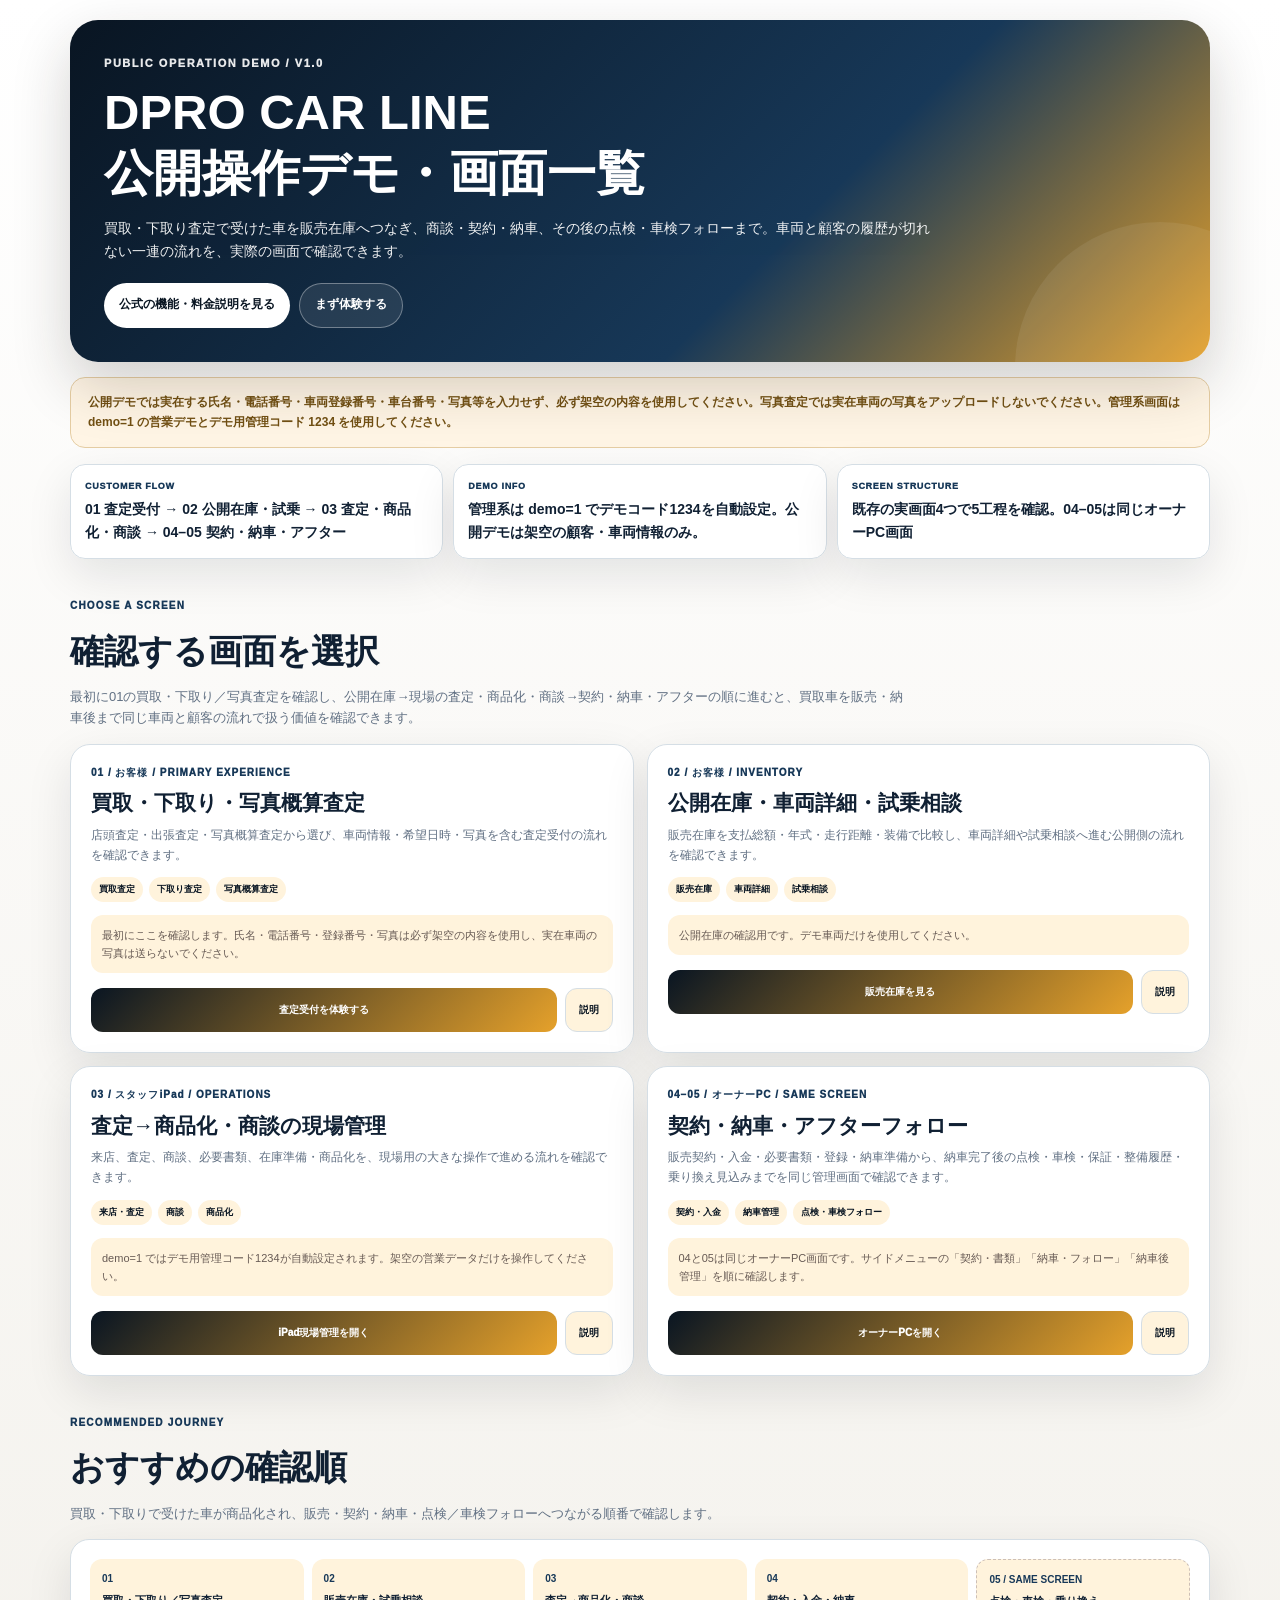
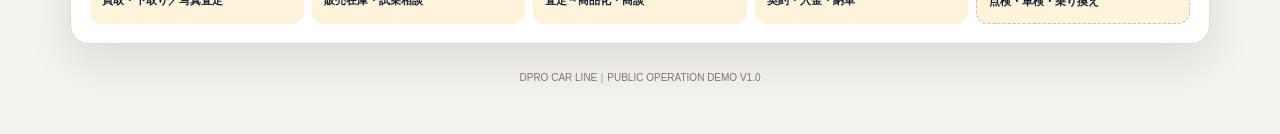
==== demo-guide.html @ bbb5b905 "Add files via upload" ====
<!doctype html>
<!-- DPRO LIVE DEMO COMMON TEMPLATE V1.0 LOCK / CONFIGURABLE TEMPLATE -->
<html lang="ja">
<head>
<meta charset="utf-8">
<meta name="viewport" content="width=device-width,initial-scale=1,viewport-fit=cover">
<meta name="robots" content="noindex,nofollow,noarchive">
<title id="pageTitle">DPRO 公開操作デモ・画面一覧</title>
<style>
:root{
  --bg:#f4f2ed;--card:#fff;--ink:#102033;--muted:#617083;--line:#d5dee5;
  --brand:#173858;--deep:#091522;--brand2:#e5a12b;--soft:#fff3dc;
  --shadow:0 16px 46px rgba(9,21,34,.10)
}
*{box-sizing:border-box}
html{background:var(--bg);scroll-behavior:smooth}
body{margin:0;min-height:100vh;color:var(--ink);font-family:-apple-system,BlinkMacSystemFont,"Segoe UI","Noto Sans JP","Yu Gothic UI",Meiryo,sans-serif;line-height:1.65;background:linear-gradient(180deg,#fff 0%,var(--bg) 100%)}
a{color:inherit}.page{width:min(1140px,calc(100% - 24px));margin:0 auto;padding:20px 0 48px}
.hero{position:relative;overflow:hidden;padding:34px;border-radius:28px;color:#fff;background:linear-gradient(135deg,var(--deep),var(--brand) 63%,var(--brand2));box-shadow:0 23px 58px rgba(35,30,27,.20)}
.hero:after{content:"";position:absolute;right:-95px;bottom:-150px;width:290px;height:290px;border-radius:50%;background:rgba(255,255,255,.07)}
.kicker{position:relative;z-index:1;font-size:11px;font-weight:1000;letter-spacing:.14em;opacity:.9}
.hero h1{position:relative;z-index:1;margin:10px 0 0;font-size:clamp(28px,5vw,49px);line-height:1.24}
.hero p{position:relative;z-index:1;max-width:830px;margin:13px 0 0;font-size:14px;opacity:.93}
.hero-actions{position:relative;z-index:1;display:flex;gap:9px;flex-wrap:wrap;margin-top:20px}
.button{min-height:45px;display:inline-flex;align-items:center;justify-content:center;padding:9px 15px;border-radius:999px;text-decoration:none;font-size:12px;font-weight:950}
.button-light{color:var(--deep);background:#fff}.button-ghost{color:#fff;border:1px solid rgba(255,255,255,.35);background:rgba(255,255,255,.09)}
.notice{margin-top:15px;padding:15px 17px;border:1px solid #e5cda3;border-radius:15px;background:#fff5e5;color:#725013;font-size:12px;font-weight:760}
.demo-info{margin-top:16px;display:grid;grid-template-columns:repeat(3,minmax(0,1fr));gap:10px}
.demo-info>div{padding:14px;border:1px solid var(--line);border-radius:15px;background:rgba(255,255,255,.96);box-shadow:var(--shadow)}
.demo-info small{display:block;color:var(--brand);font-size:9px;font-weight:1000;letter-spacing:.08em}.demo-info strong{display:block;margin-top:4px;font-size:14px}
.section-head{margin:32px 0 15px}.section-head small{color:var(--brand);font-size:10px;font-weight:1000;letter-spacing:.12em}.section-head h2{margin:5px 0 0;font-size:clamp(23px,4vw,34px)}.section-head p{max-width:840px;margin:7px 0 0;color:var(--muted);font-size:13px}
.grid{display:grid;grid-template-columns:repeat(2,minmax(0,1fr));gap:13px}
.card{min-width:0;padding:20px;border:1px solid var(--line);border-radius:20px;background:rgba(255,255,255,.98);box-shadow:var(--shadow)}
.card-number{color:var(--brand);font-size:10px;font-weight:1000;letter-spacing:.1em}.card h3{margin:7px 0 0;font-size:21px;line-height:1.4}.card p{margin:8px 0 0;color:var(--muted);font-size:12px}
.pills{display:flex;gap:6px;flex-wrap:wrap;margin-top:12px}.pills span{padding:5px 8px;border-radius:999px;background:var(--soft);color:var(--deep);font-size:9px;font-weight:900}
.card-note{margin-top:13px;padding:11px;border-radius:12px;background:var(--soft);color:#675a54;font-size:11px}.card-note b{color:var(--deep)}
.card-actions{display:grid;grid-template-columns:1fr auto;gap:8px;margin-top:15px}
.open,.official{min-height:44px;display:flex;align-items:center;justify-content:center;padding:9px 13px;border-radius:12px;text-decoration:none;font-size:10px;font-weight:950}
.open{color:#fff;background:linear-gradient(135deg,var(--deep),var(--brand2))}.official{color:var(--deep);border:1px solid var(--line);background:var(--soft)}
.flow{margin-top:14px;padding:19px;border:1px solid var(--line);border-radius:19px;background:#fff;box-shadow:var(--shadow)}
.flow-grid{display:grid;grid-template-columns:repeat(var(--flow-cols,5),minmax(0,1fr));gap:8px}
.flow-step{padding:12px;border-radius:12px;background:var(--soft)}.flow-step b{display:block;color:var(--brand);font-size:10px}.flow-step strong{display:block;margin-top:4px;font-size:11px}.flow-step.same{border:1px dashed #cdbfb6}
.footer{margin-top:26px;color:#82736c;font-size:10px;text-align:center}
@media(max-width:900px){.flow-grid{grid-template-columns:repeat(2,minmax(0,1fr))}}
@media(max-width:760px){.hero{padding:25px 20px}.demo-info,.grid,.flow-grid{grid-template-columns:1fr}}
@media(max-width:420px){.page{width:min(100% - 16px,1140px)}.card-actions{grid-template-columns:1fr}}
</style>
</head>
<body>
<main class="page">
<section class="hero">
  <div class="kicker">PUBLIC OPERATION DEMO / V1.0</div>
  <h1 id="heroTitle"></h1>
  <p id="heroCopy"></p>
  <div class="hero-actions">
    <a class="button button-light" id="officialLink">公式の機能・料金説明を見る</a>
    <a class="button button-ghost" id="primaryDemoLink">まず体験する</a>
  </div>
</section>

<div class="notice" id="notice"></div>

<section class="demo-info" id="quickInfo" aria-label="デモ利用情報"></section>

<div class="section-head">
  <small>CHOOSE A SCREEN</small>
  <h2>確認する画面を選択</h2>
  <p id="screenIntro"></p>
</div>

<section class="grid" id="screenGrid"></section>

<div class="section-head">
  <small>RECOMMENDED JOURNEY</small>
  <h2>おすすめの確認順</h2>
  <p id="journeyIntro"></p>
</div>
<section class="flow"><div class="flow-grid" id="flowGrid"></div></section>

<div class="footer" id="footer"></div>
</main>

<script>
/*
  DPRO LIVE DEMO COMMON TEMPLATE V1.0
  ------------------------------------------------------------
  変更してよいのは CONFIG の値とCSS変数のブランド色のみ。
  DOM骨格・セクション順・公開注意・CHOOSE A SCREEN・
  RECOMMENDED JOURNEYはCOMMON TEMPLATE V1.0 LOCK対象。
*/
const CONFIG = {
  "systemName": "DPRO CAR LINE",
  "pageTitle": "DPRO 中古車買取・販売｜公開操作デモ・画面一覧",
  "heroCopy": "買取・下取り査定で受けた車を販売在庫へつなぎ、商談・契約・納車、その後の点検・車検フォローまで。車両と顧客の履歴が切れない一連の流れを、実際の画面で確認できます。",
  "officialUrl": "https://dpromstk2000-lab.github.io/dpro-line-systems-site/lp-car.html",
  "primaryDemoUrl": "https://dpromstk2000-lab.github.io/dpro-used-car-line-liff/sell.html?demo=1",
  "notice": "公開デモでは実在する氏名・電話番号・車両登録番号・車台番号・写真等を入力せず、必ず架空の内容を使用してください。写真査定では実在車両の写真をアップロードしないでください。管理系画面は demo=1 の営業デモとデモ用管理コード 1234 を使用してください。",
  "screenIntro": "最初に01の買取・下取り／写真査定を確認し、公開在庫→現場の査定・商品化・商談→契約・納車・アフターの順に進むと、買取車を販売・納車後まで同じ車両と顧客の流れで扱う価値を確認できます。",
  "journeyIntro": "買取・下取りで受けた車が商品化され、販売・契約・納車・点検／車検フォローへつながる順番で確認します。",
  "adminCode": "1234",
  "quickInfo": [
    {
      "label": "CUSTOMER FLOW",
      "text": "01 査定受付 → 02 公開在庫・試乗 → 03 査定・商品化・商談 → 04–05 契約・納車・アフター"
    },
    {
      "label": "DEMO INFO",
      "text": "管理系は demo=1 でデモコード1234を自動設定。公開デモは架空の顧客・車両情報のみ。"
    },
    {
      "label": "SCREEN STRUCTURE",
      "text": "既存の実画面4つで5工程を確認。04–05は同じオーナーPC画面"
    }
  ],
  "screens": [
    {
      "step": "01 / お客様 / PRIMARY EXPERIENCE",
      "title": "買取・下取り・写真概算査定",
      "description": "店頭査定・出張査定・写真概算査定から選び、車両情報・希望日時・写真を含む査定受付の流れを確認できます。",
      "tags": [
        "買取査定",
        "下取り査定",
        "写真概算査定"
      ],
      "note": "最初にここを確認します。氏名・電話番号・登録番号・写真は必ず架空の内容を使用し、実在車両の写真は送らないでください。",
      "url": "https://dpromstk2000-lab.github.io/dpro-used-car-line-liff/sell.html?demo=1",
      "cta": "査定受付を体験する",
      "officialUrl": "https://dpromstk2000-lab.github.io/dpro-line-systems-site/lp-car.html"
    },
    {
      "step": "02 / お客様 / INVENTORY",
      "title": "公開在庫・車両詳細・試乗相談",
      "description": "販売在庫を支払総額・年式・走行距離・装備で比較し、車両詳細や試乗相談へ進む公開側の流れを確認できます。",
      "tags": [
        "販売在庫",
        "車両詳細",
        "試乗相談"
      ],
      "note": "公開在庫の確認用です。デモ車両だけを使用してください。",
      "url": "https://dpromstk2000-lab.github.io/dpro-used-car-line-liff/inventory.html?demo=1",
      "cta": "販売在庫を見る",
      "officialUrl": "https://dpromstk2000-lab.github.io/dpro-line-systems-site/lp-car.html"
    },
    {
      "step": "03 / スタッフiPad / OPERATIONS",
      "title": "査定→商品化・商談の現場管理",
      "description": "来店、査定、商談、必要書類、在庫準備・商品化を、現場用の大きな操作で進める流れを確認できます。",
      "tags": [
        "来店・査定",
        "商談",
        "商品化"
      ],
      "note": "demo=1 ではデモ用管理コード1234が自動設定されます。架空の営業データだけを操作してください。",
      "url": "https://dpromstk2000-lab.github.io/dpro-used-car-line-liff/owner-ipad.html?demo=1",
      "cta": "iPad現場管理を開く",
      "officialUrl": "https://dpromstk2000-lab.github.io/dpro-line-systems-site/lp-car.html"
    },
    {
      "step": "04–05 / オーナーPC / SAME SCREEN",
      "title": "契約・納車・アフターフォロー",
      "description": "販売契約・入金・必要書類・登録・納車準備から、納車完了後の点検・車検・保証・整備履歴・乗り換え見込みまでを同じ管理画面で確認できます。",
      "tags": [
        "契約・入金",
        "納車管理",
        "点検・車検フォロー"
      ],
      "note": "04と05は同じオーナーPC画面です。サイドメニューの「契約・書類」「納車・フォロー」「納車後管理」を順に確認します。",
      "url": "https://dpromstk2000-lab.github.io/dpro-used-car-line-liff/owner.html?demo=1",
      "cta": "オーナーPCを開く",
      "officialUrl": "https://dpromstk2000-lab.github.io/dpro-line-systems-site/lp-car.html"
    }
  ],
  "journey": [
    {
      "step": "01",
      "text": "買取・下取り／写真査定"
    },
    {
      "step": "02",
      "text": "販売在庫・試乗相談"
    },
    {
      "step": "03",
      "text": "査定→商品化・商談"
    },
    {
      "step": "04",
      "text": "契約・入金・納車"
    },
    {
      "step": "05",
      "text": "点検・車検・乗り換え",
      "sameScreen": true
    }
  ]
};

document.documentElement.style.setProperty("--flow-cols", String(Math.min(CONFIG.journey.length, 7)));
document.title = CONFIG.pageTitle;
document.getElementById("heroTitle").innerHTML = `${CONFIG.systemName}<br>公開操作デモ・画面一覧`;
document.getElementById("heroCopy").textContent = CONFIG.heroCopy;
document.getElementById("officialLink").href = CONFIG.officialUrl;
document.getElementById("primaryDemoLink").href = CONFIG.primaryDemoUrl;
document.getElementById("notice").textContent = CONFIG.notice;
document.getElementById("screenIntro").textContent = CONFIG.screenIntro;
document.getElementById("journeyIntro").textContent = CONFIG.journeyIntro;
document.getElementById("footer").textContent = `${CONFIG.systemName}｜PUBLIC OPERATION DEMO V1.0`;

document.getElementById("quickInfo").innerHTML = CONFIG.quickInfo.map(x =>
  `<div><small>${x.label}</small><strong>${x.text}</strong></div>`
).join("");

document.getElementById("screenGrid").innerHTML = CONFIG.screens.map(x => `
  <article class="card">
    <div class="card-number">${x.step}</div>
    <h3>${x.title}</h3>
    <p>${x.description}</p>
    <div class="pills">${x.tags.map(t => `<span>${t}</span>`).join("")}</div>
    <div class="card-note">${x.note}</div>
    <div class="card-actions">
      <a class="open" href="${x.url}">${x.cta}</a>
      <a class="official" href="${x.officialUrl}">説明</a>
    </div>
  </article>
`).join("");

document.getElementById("flowGrid").innerHTML = CONFIG.journey.map(x => `
  <div class="flow-step${x.sameScreen ? " same" : ""}">
    <b>${x.step}${x.sameScreen ? " / SAME SCREEN" : ""}</b>
    <strong>${x.text}</strong>
  </div>
`).join("");
</script>
</body>
</html>
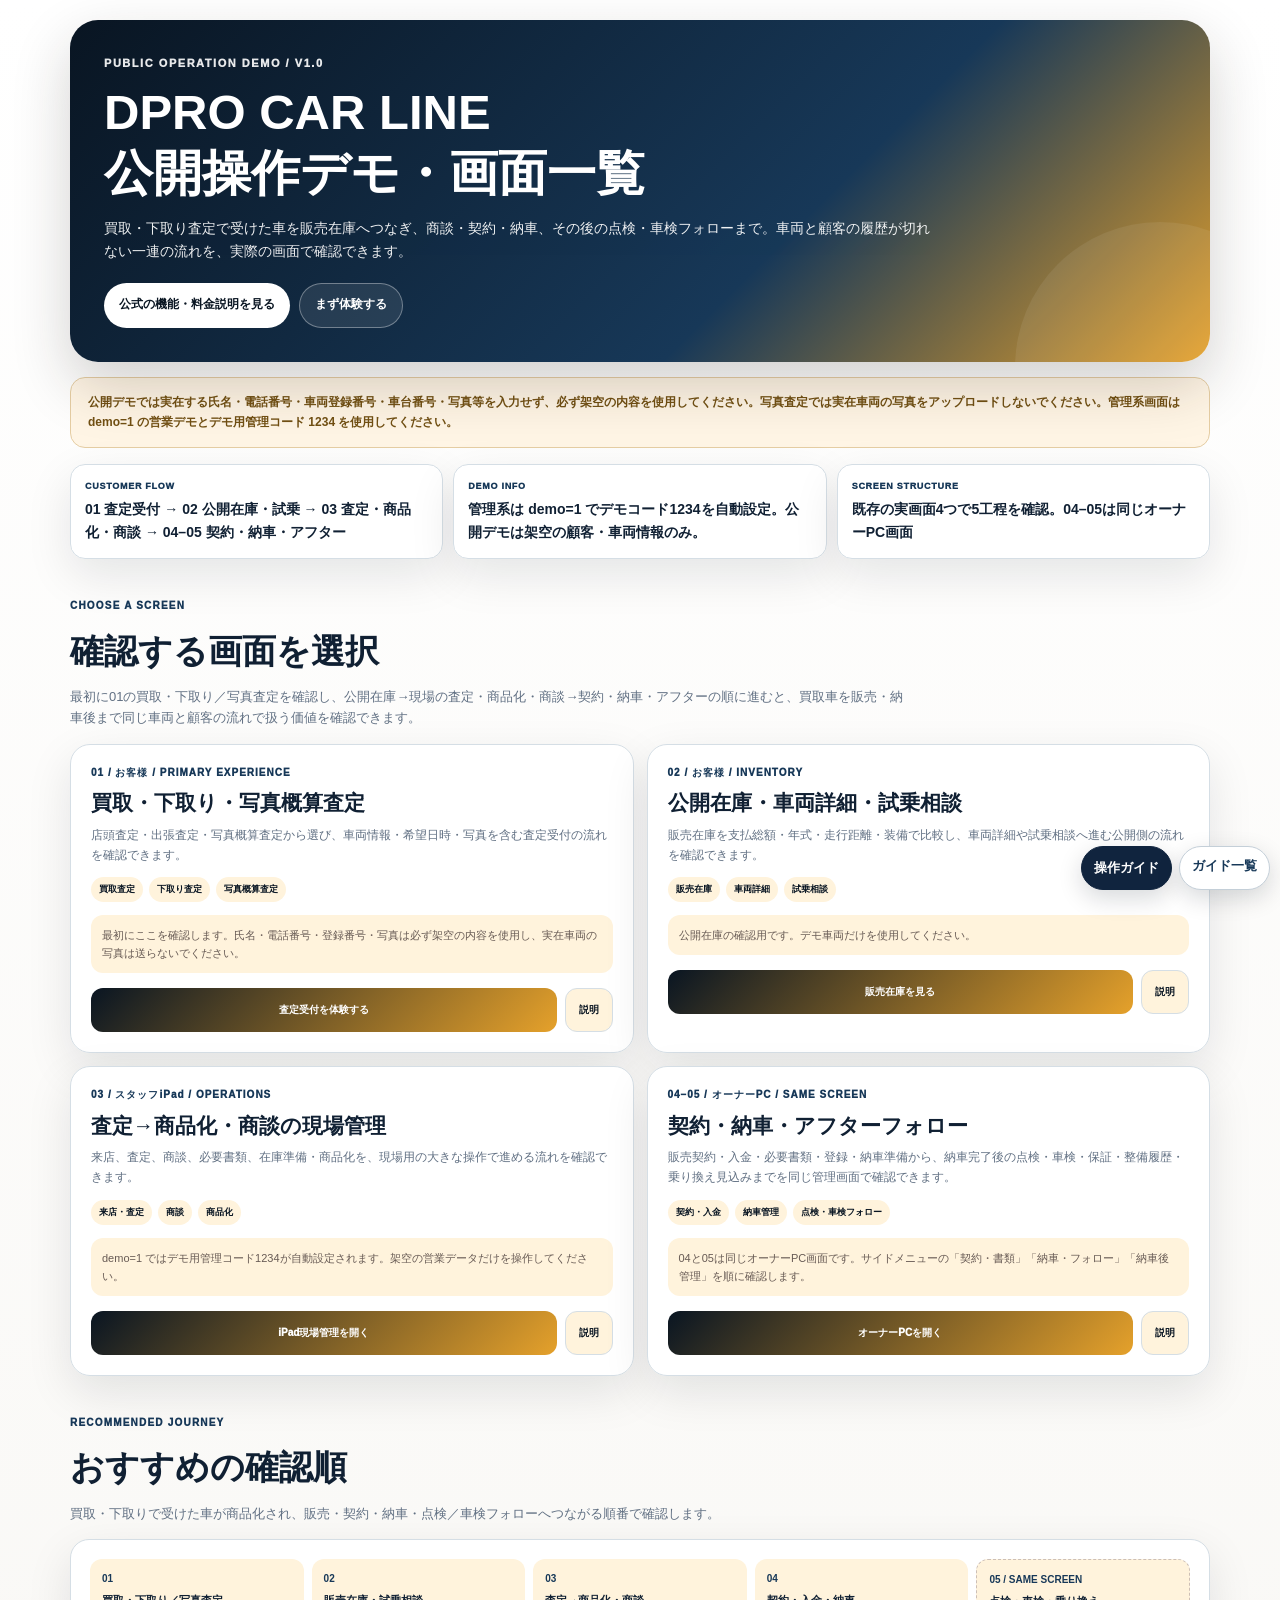
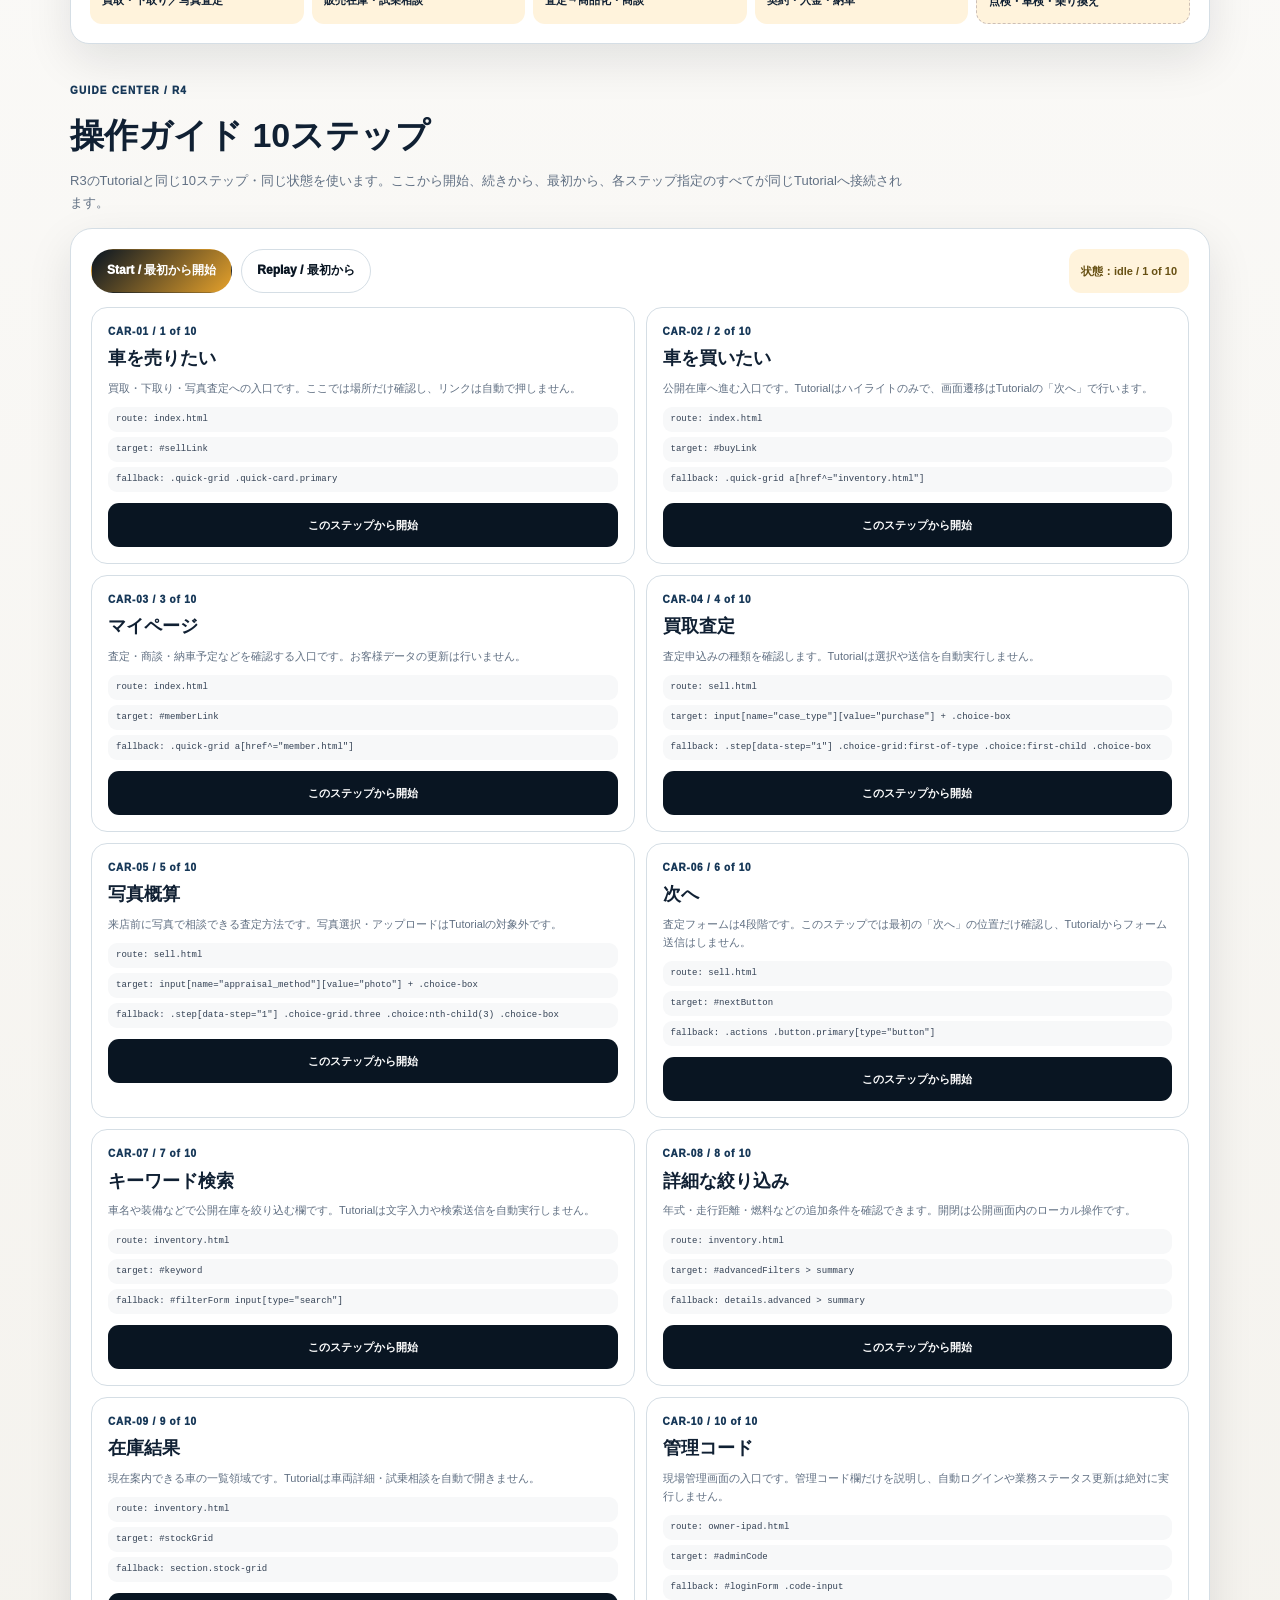
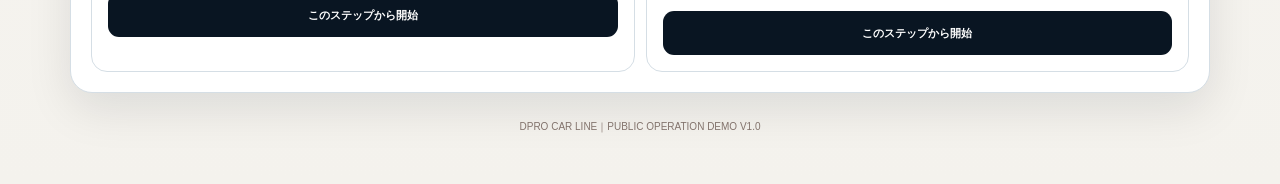
==== commit f365f90a: "Add files via upload" ====
--- a/demo-guide.html
+++ b/demo-guide.html
@@ -1,11 +1,13 @@
 <!doctype html>
 <!-- DPRO LIVE DEMO COMMON TEMPLATE V1.0 LOCK / CONFIGURABLE TEMPLATE -->
+<!-- DPRO CAR GUIDE CENTER / R4 V1.0 / 20260829 -->
 <html lang="ja">
 <head>
 <meta charset="utf-8">
 <meta name="viewport" content="width=device-width,initial-scale=1,viewport-fit=cover">
 <meta name="robots" content="noindex,nofollow,noarchive">
 <title id="pageTitle">DPRO 公開操作デモ・画面一覧</title>
+<link rel="stylesheet" href="tutorial.css" data-dpro-tutorial-asset="css">
 <style>
 :root{
   --bg:#f4f2ed;--card:#fff;--ink:#102033;--muted:#617083;--line:#d5dee5;
@@ -41,10 +43,29 @@
 .flow-grid{display:grid;grid-template-columns:repeat(var(--flow-cols,5),minmax(0,1fr));gap:8px}
 .flow-step{padding:12px;border-radius:12px;background:var(--soft)}.flow-step b{display:block;color:var(--brand);font-size:10px}.flow-step strong{display:block;margin-top:4px;font-size:11px}.flow-step.same{border:1px dashed #cdbfb6}
 .footer{margin-top:26px;color:#82736c;font-size:10px;text-align:center}
+
+/* R4 Guide Center */
+.guide-shell{margin-top:14px;padding:20px;border:1px solid var(--line);border-radius:22px;background:#fff;box-shadow:var(--shadow)}
+.guide-toolbar{display:flex;flex-wrap:wrap;gap:9px;align-items:center;margin-bottom:14px}
+.guide-action{min-height:44px;border:1px solid var(--line);border-radius:999px;padding:9px 15px;background:#fff;color:var(--deep);font:inherit;font-size:12px;font-weight:950;cursor:pointer}
+.guide-action.primary{border-color:transparent;color:#fff;background:linear-gradient(135deg,var(--deep),var(--brand2))}
+.guide-action[hidden]{display:none!important}
+.guide-status{margin-left:auto;min-height:44px;display:flex;align-items:center;padding:8px 12px;border-radius:12px;background:var(--soft);color:#675013;font-size:11px;font-weight:850}
+.guide-grid{display:grid;grid-template-columns:repeat(2,minmax(0,1fr));gap:11px}
+.guide-item{min-width:0;padding:16px;border:1px solid var(--line);border-radius:16px;background:#fff}
+.guide-item .guide-id{color:var(--brand);font-size:10px;font-weight:1000;letter-spacing:.08em}
+.guide-item h3{margin:6px 0 0;font-size:18px;line-height:1.4}
+.guide-item p{margin:7px 0 0;color:var(--muted);font-size:11px}
+.guide-meta{margin-top:10px;display:grid;gap:5px}
+.guide-meta code{display:block;max-width:100%;overflow-wrap:anywhere;padding:6px 8px;border-radius:9px;background:#f7f8f9;color:#334154;font-size:9px;line-height:1.45}
+.guide-open{width:100%;min-height:44px;margin-top:11px;border:0;border-radius:11px;background:var(--deep);color:#fff;font:inherit;font-size:11px;font-weight:950;cursor:pointer}
+.guide-action:focus-visible,.guide-open:focus-visible{outline:4px solid rgba(229,161,43,.48);outline-offset:3px}
+
 @media(max-width:900px){.flow-grid{grid-template-columns:repeat(2,minmax(0,1fr))}}
-@media(max-width:760px){.hero{padding:25px 20px}.demo-info,.grid,.flow-grid{grid-template-columns:1fr}}
-@media(max-width:420px){.page{width:min(100% - 16px,1140px)}.card-actions{grid-template-columns:1fr}}
+@media(max-width:760px){.hero{padding:25px 20px}.demo-info,.grid,.flow-grid,.guide-grid{grid-template-columns:1fr}.guide-status{width:100%;margin-left:0}}
+@media(max-width:420px){.page{width:min(100% - 16px,1140px)}.card-actions{grid-template-columns:1fr}.guide-shell{padding:14px}.guide-toolbar{display:grid;grid-template-columns:1fr}.guide-action{width:100%}}
 </style>
+<script src="tutorial.js" defer data-dpro-tutorial-asset="js"></script>
 </head>
 <body>
 <main class="page">
@@ -77,6 +98,21 @@
 </div>
 <section class="flow"><div class="flow-grid" id="flowGrid"></div></section>
 
+<div class="section-head">
+  <small>GUIDE CENTER / R4</small>
+  <h2>操作ガイド 10ステップ</h2>
+  <p>R3のTutorialと同じ10ステップ・同じ状態を使います。ここから開始、続きから、最初から、各ステップ指定のすべてが同じTutorialへ接続されます。</p>
+</div>
+<section class="guide-shell" id="guideCenter" aria-label="DPRO CAR Guide Center">
+  <div class="guide-toolbar" id="guideToolbar">
+    <button class="guide-action primary" type="button" data-guide-action="start">Start / 最初から開始</button>
+    <button class="guide-action" type="button" data-guide-action="resume" hidden>Resume / 続きから</button>
+    <button class="guide-action" type="button" data-guide-action="replay">Replay / 最初から</button>
+    <div class="guide-status" id="guideStatus" role="status" aria-live="polite">Tutorialを読み込み中…</div>
+  </div>
+  <div class="guide-grid" id="guideGrid"></div>
+</section>
+
 <div class="footer" id="footer"></div>
 </main>
 
@@ -84,9 +120,8 @@
 /*
   DPRO LIVE DEMO COMMON TEMPLATE V1.0
   ------------------------------------------------------------
-  変更してよいのは CONFIG の値とCSS変数のブランド色のみ。
-  DOM骨格・セクション順・公開注意・CHOOSE A SCREEN・
-  RECOMMENDED JOURNEYはCOMMON TEMPLATE V1.0 LOCK対象。
+  既存のCHOOSE A SCREEN / RECOMMENDED JOURNEYを維持。
+  R4 Guide Centerは既存セクションの後に追加し、R3 Tutorial APIを再利用する。
 */
 const CONFIG = {
   "systemName": "DPRO CAR LINE",
@@ -99,99 +134,58 @@
   "journeyIntro": "買取・下取りで受けた車が商品化され、販売・契約・納車・点検／車検フォローへつながる順番で確認します。",
   "adminCode": "1234",
   "quickInfo": [
-    {
-      "label": "CUSTOMER FLOW",
-      "text": "01 査定受付 → 02 公開在庫・試乗 → 03 査定・商品化・商談 → 04–05 契約・納車・アフター"
-    },
-    {
-      "label": "DEMO INFO",
-      "text": "管理系は demo=1 でデモコード1234を自動設定。公開デモは架空の顧客・車両情報のみ。"
-    },
-    {
-      "label": "SCREEN STRUCTURE",
-      "text": "既存の実画面4つで5工程を確認。04–05は同じオーナーPC画面"
-    }
+    {"label":"CUSTOMER FLOW","text":"01 査定受付 → 02 公開在庫・試乗 → 03 査定・商品化・商談 → 04–05 契約・納車・アフター"},
+    {"label":"DEMO INFO","text":"管理系は demo=1 でデモコード1234を自動設定。公開デモは架空の顧客・車両情報のみ。"},
+    {"label":"SCREEN STRUCTURE","text":"既存の実画面4つで5工程を確認。04–05は同じオーナーPC画面"}
   ],
   "screens": [
     {
-      "step": "01 / お客様 / PRIMARY EXPERIENCE",
-      "title": "買取・下取り・写真概算査定",
-      "description": "店頭査定・出張査定・写真概算査定から選び、車両情報・希望日時・写真を含む査定受付の流れを確認できます。",
-      "tags": [
-        "買取査定",
-        "下取り査定",
-        "写真概算査定"
-      ],
-      "note": "最初にここを確認します。氏名・電話番号・登録番号・写真は必ず架空の内容を使用し、実在車両の写真は送らないでください。",
-      "url": "https://dpromstk2000-lab.github.io/dpro-used-car-line-liff/sell.html?demo=1",
-      "cta": "査定受付を体験する",
-      "officialUrl": "https://dpromstk2000-lab.github.io/dpro-line-systems-site/lp-car.html"
+      "step":"01 / お客様 / PRIMARY EXPERIENCE",
+      "title":"買取・下取り・写真概算査定",
+      "description":"店頭査定・出張査定・写真概算査定から選び、車両情報・希望日時・写真を含む査定受付の流れを確認できます。",
+      "tags":["買取査定","下取り査定","写真概算査定"],
+      "note":"最初にここを確認します。氏名・電話番号・登録番号・写真は必ず架空の内容を使用し、実在車両の写真は送らないでください。",
+      "url":"https://dpromstk2000-lab.github.io/dpro-used-car-line-liff/sell.html?demo=1",
+      "cta":"査定受付を体験する",
+      "officialUrl":"https://dpromstk2000-lab.github.io/dpro-line-systems-site/lp-car.html"
     },
     {
-      "step": "02 / お客様 / INVENTORY",
-      "title": "公開在庫・車両詳細・試乗相談",
-      "description": "販売在庫を支払総額・年式・走行距離・装備で比較し、車両詳細や試乗相談へ進む公開側の流れを確認できます。",
-      "tags": [
-        "販売在庫",
-        "車両詳細",
-        "試乗相談"
-      ],
-      "note": "公開在庫の確認用です。デモ車両だけを使用してください。",
-      "url": "https://dpromstk2000-lab.github.io/dpro-used-car-line-liff/inventory.html?demo=1",
-      "cta": "販売在庫を見る",
-      "officialUrl": "https://dpromstk2000-lab.github.io/dpro-line-systems-site/lp-car.html"
+      "step":"02 / お客様 / INVENTORY",
+      "title":"公開在庫・車両詳細・試乗相談",
+      "description":"販売在庫を支払総額・年式・走行距離・装備で比較し、車両詳細や試乗相談へ進む公開側の流れを確認できます。",
+      "tags":["販売在庫","車両詳細","試乗相談"],
+      "note":"公開在庫の確認用です。デモ車両だけを使用してください。",
+      "url":"https://dpromstk2000-lab.github.io/dpro-used-car-line-liff/inventory.html?demo=1",
+      "cta":"販売在庫を見る",
+      "officialUrl":"https://dpromstk2000-lab.github.io/dpro-line-systems-site/lp-car.html"
     },
     {
-      "step": "03 / スタッフiPad / OPERATIONS",
-      "title": "査定→商品化・商談の現場管理",
-      "description": "来店、査定、商談、必要書類、在庫準備・商品化を、現場用の大きな操作で進める流れを確認できます。",
-      "tags": [
-        "来店・査定",
-        "商談",
-        "商品化"
-      ],
-      "note": "demo=1 ではデモ用管理コード1234が自動設定されます。架空の営業データだけを操作してください。",
-      "url": "https://dpromstk2000-lab.github.io/dpro-used-car-line-liff/owner-ipad.html?demo=1",
-      "cta": "iPad現場管理を開く",
-      "officialUrl": "https://dpromstk2000-lab.github.io/dpro-line-systems-site/lp-car.html"
+      "step":"03 / スタッフiPad / OPERATIONS",
+      "title":"査定→商品化・商談の現場管理",
+      "description":"来店、査定、商談、必要書類、在庫準備・商品化を、現場用の大きな操作で進める流れを確認できます。",
+      "tags":["来店・査定","商談","商品化"],
+      "note":"demo=1 ではデモ用管理コード1234が自動設定されます。架空の営業データだけを操作してください。",
+      "url":"https://dpromstk2000-lab.github.io/dpro-used-car-line-liff/owner-ipad.html?demo=1",
+      "cta":"iPad現場管理を開く",
+      "officialUrl":"https://dpromstk2000-lab.github.io/dpro-line-systems-site/lp-car.html"
     },
     {
-      "step": "04–05 / オーナーPC / SAME SCREEN",
-      "title": "契約・納車・アフターフォロー",
-      "description": "販売契約・入金・必要書類・登録・納車準備から、納車完了後の点検・車検・保証・整備履歴・乗り換え見込みまでを同じ管理画面で確認できます。",
-      "tags": [
-        "契約・入金",
-        "納車管理",
-        "点検・車検フォロー"
-      ],
-      "note": "04と05は同じオーナーPC画面です。サイドメニューの「契約・書類」「納車・フォロー」「納車後管理」を順に確認します。",
-      "url": "https://dpromstk2000-lab.github.io/dpro-used-car-line-liff/owner.html?demo=1",
-      "cta": "オーナーPCを開く",
-      "officialUrl": "https://dpromstk2000-lab.github.io/dpro-line-systems-site/lp-car.html"
+      "step":"04–05 / オーナーPC / SAME SCREEN",
+      "title":"契約・納車・アフターフォロー",
+      "description":"販売契約・入金・必要書類・登録・納車準備から、納車完了後の点検・車検・保証・整備履歴・乗り換え見込みまでを同じ管理画面で確認できます。",
+      "tags":["契約・入金","納車管理","点検・車検フォロー"],
+      "note":"04と05は同じオーナーPC画面です。サイドメニューの「契約・書類」「納車・フォロー」「納車後管理」を順に確認します。",
+      "url":"https://dpromstk2000-lab.github.io/dpro-used-car-line-liff/owner.html?demo=1",
+      "cta":"オーナーPCを開く",
+      "officialUrl":"https://dpromstk2000-lab.github.io/dpro-line-systems-site/lp-car.html"
     }
   ],
   "journey": [
-    {
-      "step": "01",
-      "text": "買取・下取り／写真査定"
-    },
-    {
-      "step": "02",
-      "text": "販売在庫・試乗相談"
-    },
-    {
-      "step": "03",
-      "text": "査定→商品化・商談"
-    },
-    {
-      "step": "04",
-      "text": "契約・入金・納車"
-    },
-    {
-      "step": "05",
-      "text": "点検・車検・乗り換え",
-      "sameScreen": true
-    }
+    {"step":"01","text":"買取・下取り／写真査定"},
+    {"step":"02","text":"販売在庫・試乗相談"},
+    {"step":"03","text":"査定→商品化・商談"},
+    {"step":"04","text":"契約・入金・納車"},
+    {"step":"05","text":"点検・車検・乗り換え","sameScreen":true}
   ]
 };
 
@@ -230,6 +224,85 @@
     <strong>${x.text}</strong>
   </div>
 `).join("");
+
+/* R4: state machine is NOT duplicated. All actions call the R3 API. */
+(() => {
+  const guideGrid = document.getElementById("guideGrid");
+  const toolbar = document.getElementById("guideToolbar");
+  const statusNode = document.getElementById("guideStatus");
+  let bound = false;
+
+  const esc = value => String(value ?? "").replace(/[&<>"']/g, ch => ({"&":"&amp;","<":"&lt;",">":"&gt;","\"":"&quot;","'":"&#39;"}[ch]));
+
+  function syncStatus() {
+    const api = window.DPRO_CAR_TUTORIAL;
+    if (!api) return;
+    const state = api.getState();
+    const resume = toolbar.querySelector('[data-guide-action="resume"]');
+    resume.hidden = !(state.status === "paused" || state.status === "active");
+    statusNode.textContent = `状態：${state.status} / ${state.step} of 10`;
+  }
+
+  function buildGuide() {
+    const api = window.DPRO_CAR_TUTORIAL;
+    if (!api || !Array.isArray(api.steps) || api.steps.length !== 10) return false;
+    guideGrid.innerHTML = api.steps.map((step, index) => `
+      <article class="guide-item"
+        data-guide-step="${index + 1}"
+        data-step-id="${esc(step.id)}"
+        data-route="${esc(step.route)}"
+        data-primary="${esc(step.primary)}"
+        data-fallback="${esc(step.fallback || "")}">
+        <div class="guide-id">${esc(step.id)} / ${index + 1} of 10</div>
+        <h3>${esc(step.title)}</h3>
+        <p>${esc(step.copy)}</p>
+        <div class="guide-meta">
+          <code>route: ${esc(step.route)}</code>
+          <code>target: ${esc(step.primary)}</code>
+          <code>fallback: ${esc(step.fallback || "なし")}</code>
+        </div>
+        <button class="guide-open" type="button" data-guide-go="${index + 1}">
+          このステップから開始
+        </button>
+      </article>
+    `).join("");
+
+    if (!bound) {
+      toolbar.addEventListener("click", event => {
+        const button = event.target.closest("button[data-guide-action]");
+        if (!button) return;
+        const current = window.DPRO_CAR_TUTORIAL;
+        if (!current) return;
+        const action = button.dataset.guideAction;
+        if (action === "start") current.start();
+        if (action === "resume") current.resume();
+        if (action === "replay") current.replay();
+      });
+      guideGrid.addEventListener("click", event => {
+        const button = event.target.closest("button[data-guide-go]");
+        if (!button) return;
+        const current = window.DPRO_CAR_TUTORIAL;
+        if (!current) return;
+        current.goToStep(Number(button.dataset.guideGo));
+      });
+      window.addEventListener("dpro-car-tutorial-state", syncStatus);
+      bound = true;
+    }
+    syncStatus();
+    return true;
+  }
+
+  let tries = 0;
+  const timer = setInterval(() => {
+    tries += 1;
+    if (buildGuide() || tries >= 120) {
+      clearInterval(timer);
+      if (tries >= 120 && !window.DPRO_CAR_TUTORIAL) {
+        statusNode.textContent = "Tutorialを読み込めませんでした。再読込してください。";
+      }
+    }
+  }, 50);
+})();
 </script>
 </body>
 </html>
--- a/tutorial.css
+++ b/tutorial.css
@@ -0,0 +1,14 @@
+/* DPRO CAR TUTORIAL / R3 STANDARD V1.1 / 20260829 */
+:root{--dpro-tutorial-navy:#10243e;--dpro-tutorial-amber:#e5a12b;--dpro-tutorial-paper:#fff;--dpro-tutorial-ink:#122033;--dpro-tutorial-muted:#5d6c7d;--dpro-tutorial-line:#d5dee5}
+#dproTutorialHighlight{position:fixed;z-index:2147483644;pointer-events:none;border:4px solid var(--dpro-tutorial-amber);border-radius:14px;box-shadow:0 0 0 9999px rgba(4,12,22,.18),0 0 0 5px rgba(229,161,43,.2);transition:left .18s ease,top .18s ease,width .18s ease,height .18s ease;display:none}
+#dproTutorialCard{position:fixed;z-index:2147483646;width:min(390px,calc(100vw - 20px));max-height:calc(100vh - 20px);overflow:auto;left:calc(100vw - min(390px,calc(100vw - 20px)) - 10px);top:10px;border:1px solid rgba(255,255,255,.18);border-radius:20px;background:var(--dpro-tutorial-paper);color:var(--dpro-tutorial-ink);box-shadow:0 22px 60px rgba(9,21,34,.32);font-family:system-ui,-apple-system,BlinkMacSystemFont,"Segoe UI",sans-serif;line-height:1.55;overscroll-behavior:contain}
+#dproTutorialCard[hidden]{display:none!important}
+.dpro-tutorial-drag{min-height:46px;display:flex;align-items:center;justify-content:space-between;gap:10px;padding:9px 12px;border-radius:19px 19px 0 0;background:linear-gradient(135deg,#091522,#173858);color:#fff;cursor:grab;touch-action:none;user-select:none;font-size:13px;font-weight:900;letter-spacing:.04em}
+.dpro-tutorial-drag:active{cursor:grabbing}.dpro-tutorial-dots{letter-spacing:3px;opacity:.75}.dpro-tutorial-body{padding:16px}.dpro-tutorial-kicker{margin:0;color:#9a6109;font-size:11px;font-weight:950;letter-spacing:.1em}.dpro-tutorial-body h2{margin:3px 0 7px;font-size:22px;line-height:1.35}.dpro-tutorial-body p{margin:0;color:var(--dpro-tutorial-muted);font-size:14px}.dpro-tutorial-target-note{margin-top:12px!important;padding:10px 12px;border-radius:11px;background:#fff6e4;color:#6d4d13!important;font-weight:800}.dpro-tutorial-controls{display:grid;grid-template-columns:repeat(2,minmax(0,1fr));gap:8px;padding:0 16px 16px}.dpro-tutorial-controls button{min-height:46px;border:1px solid #bcc9d3;border-radius:11px;background:#fff;color:#173858;font:inherit;font-weight:900;cursor:pointer}.dpro-tutorial-controls .primary{border-color:var(--dpro-tutorial-amber);background:var(--dpro-tutorial-amber);color:#14263a}.dpro-tutorial-controls .danger{color:#8c3028}.dpro-tutorial-controls button:disabled{opacity:.42;cursor:not-allowed}
+#dproTutorialLauncher{position:fixed;z-index:2147483645;right:10px;bottom:10px;display:flex;gap:7px;flex-wrap:wrap;justify-content:flex-end;max-width:calc(100vw - 20px)}
+#dproTutorialLauncher[hidden]{display:none!important}#dproTutorialLauncher button,#dproTutorialLauncher a{min-height:44px;padding:8px 12px;border:1px solid #c4cfd8;border-radius:999px;background:#fff;color:#173858;box-shadow:0 8px 25px rgba(9,21,34,.16);font:inherit;font-size:13px;font-weight:900;text-decoration:none;cursor:pointer}#dproTutorialLauncher .primary{border-color:#10243e;background:#10243e;color:#fff}
+#dproTutorialCard button:focus-visible,#dproTutorialLauncher button:focus-visible,#dproTutorialLauncher a:focus-visible,.dpro-tutorial-drag:focus-visible{outline:4px solid rgba(229,161,43,.55);outline-offset:2px}
+body.dpro-tutorial-active{scroll-padding-top:10px}
+@media(max-width:520px){#dproTutorialCard{width:calc(100vw - 16px);left:8px;top:8px;max-height:calc(100vh - 16px);border-radius:17px}.dpro-tutorial-drag{border-radius:16px 16px 0 0}.dpro-tutorial-body{padding:14px}.dpro-tutorial-controls{padding:0 14px 14px;grid-template-columns:1fr 1fr}#dproTutorialLauncher{right:8px;bottom:8px;max-width:calc(100vw - 16px)}}
+@media(max-width:340px){.dpro-tutorial-controls{grid-template-columns:1fr}.dpro-tutorial-body h2{font-size:20px}}
+@media(prefers-reduced-motion:reduce){#dproTutorialHighlight{transition:none}}
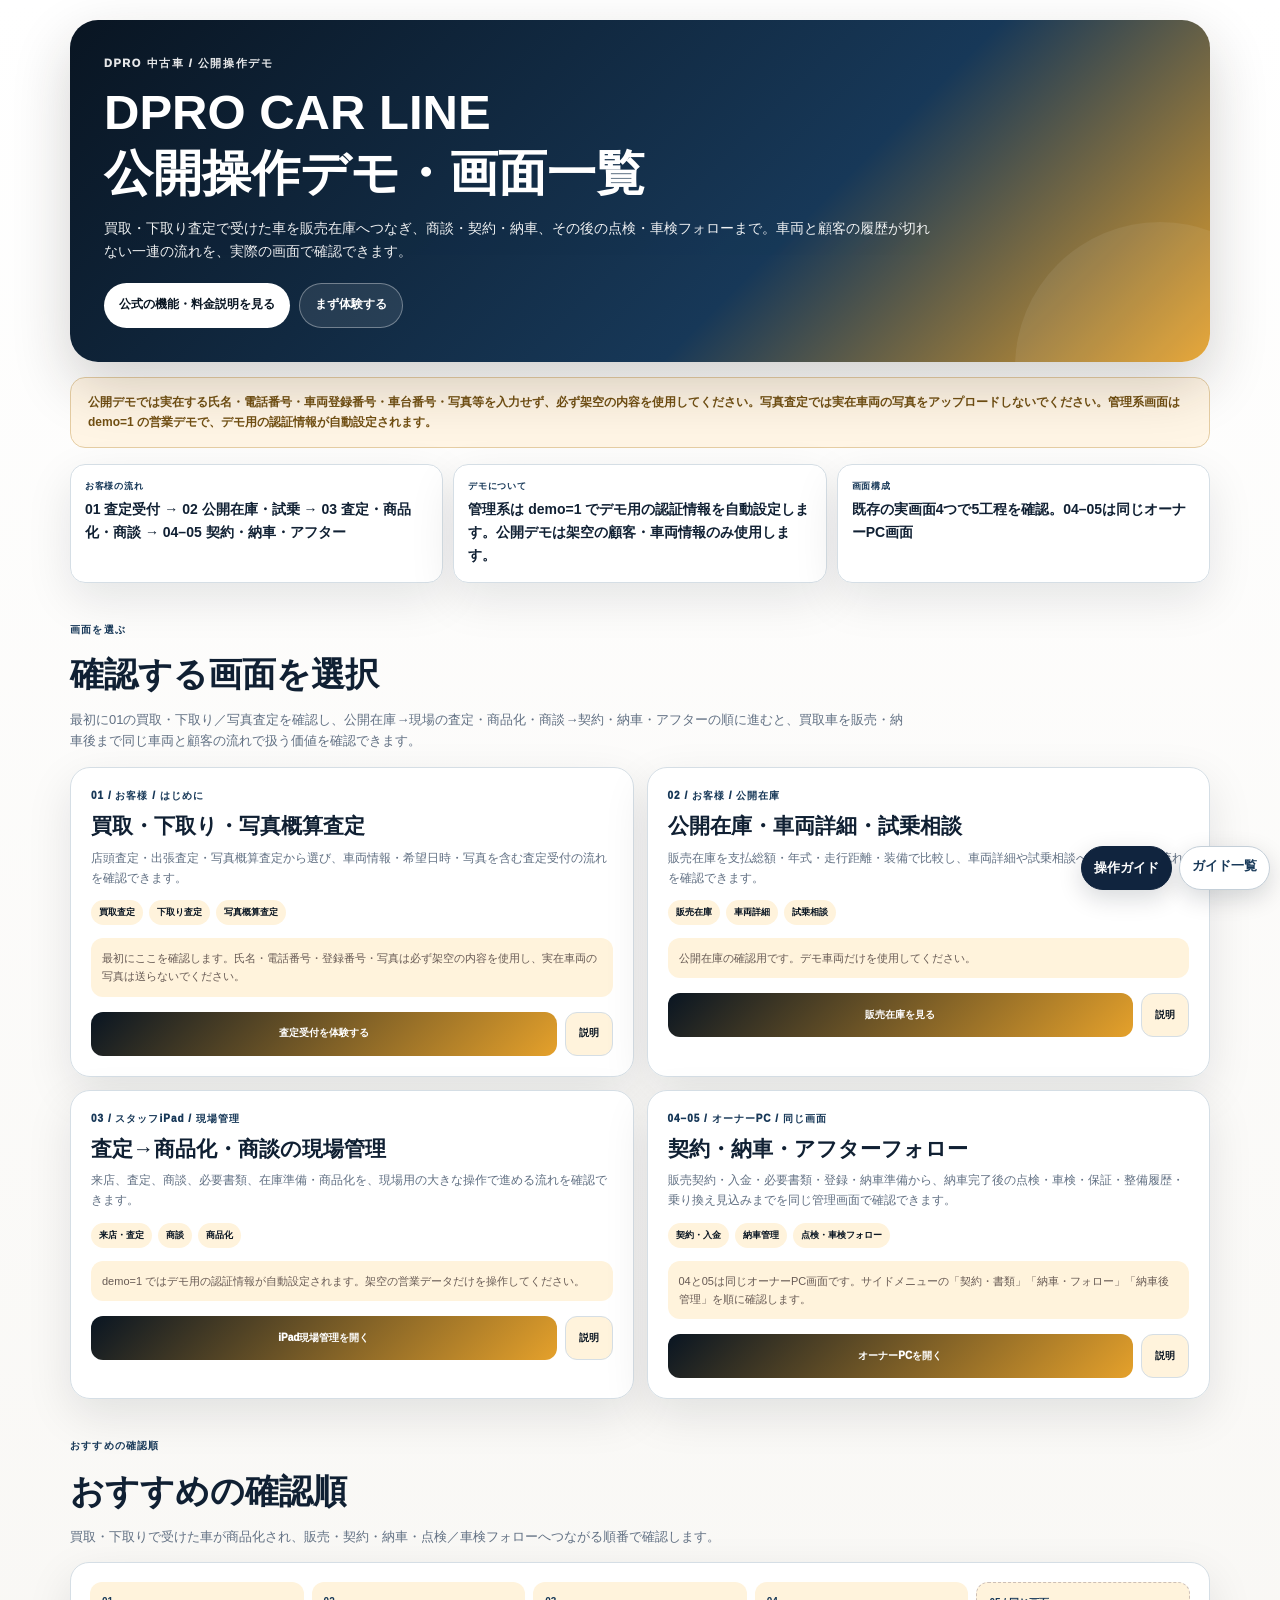
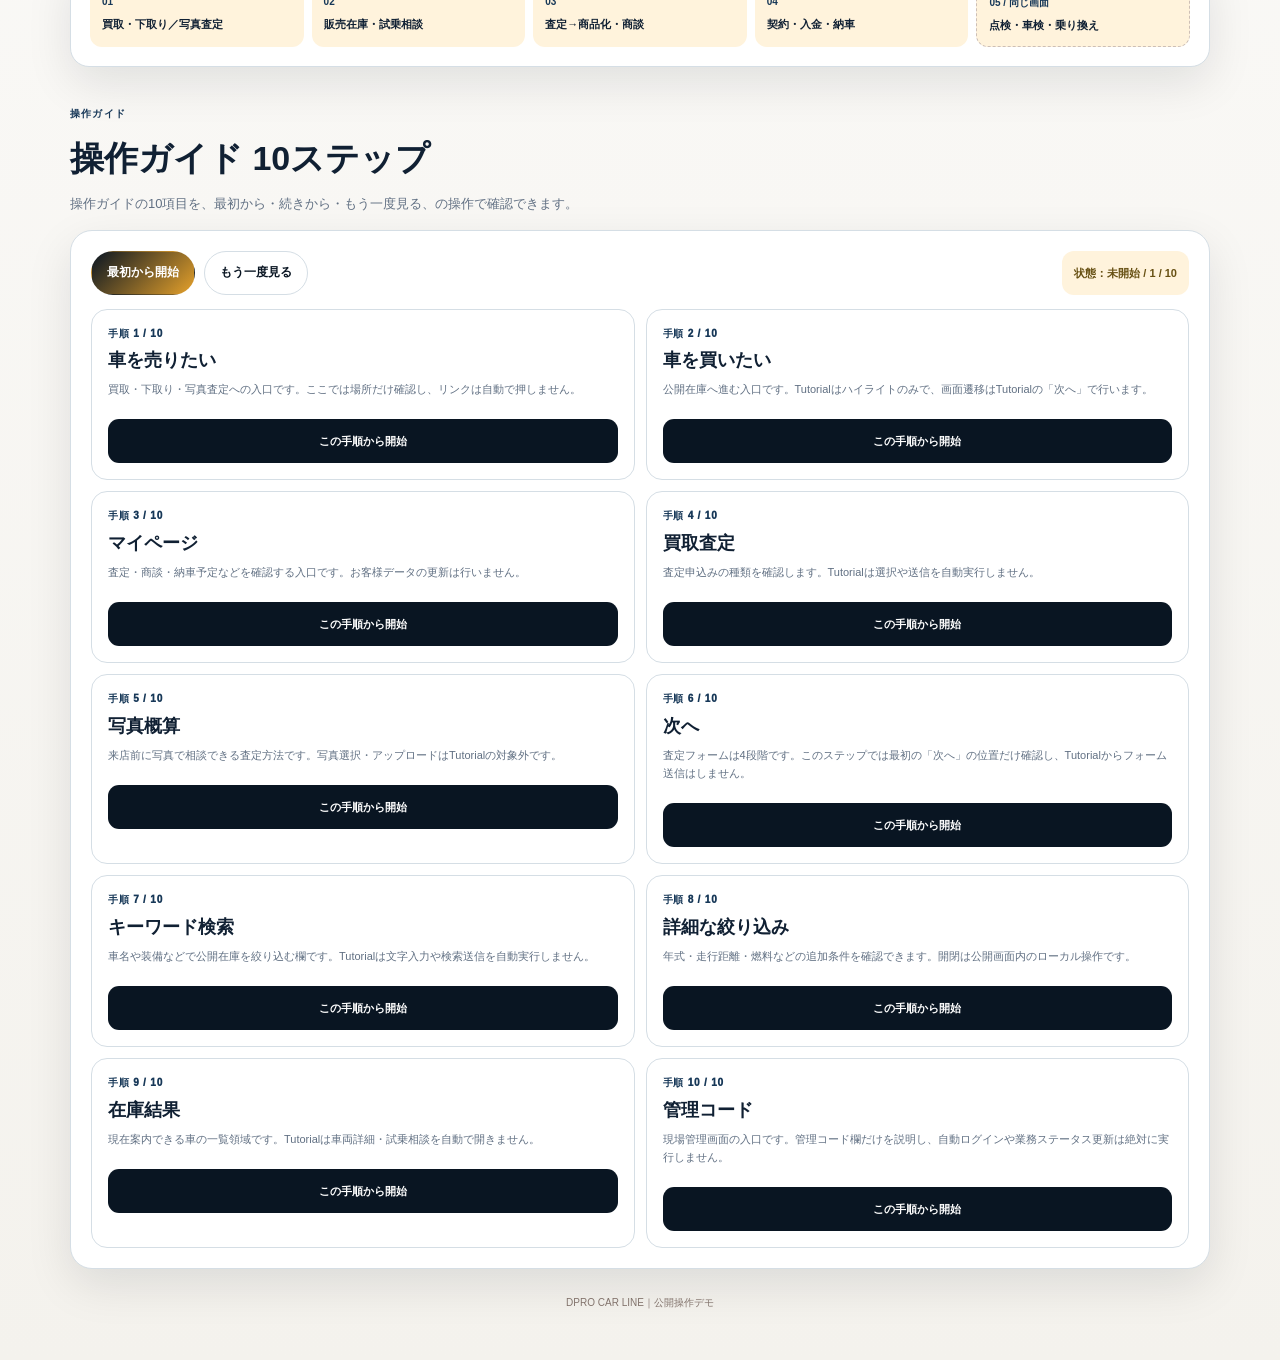
==== commit ce265478: "DPRO CHAT B R2: clean CAR public demo labels" ====
--- a/demo-guide.html
+++ b/demo-guide.html
@@ -70,7 +70,7 @@
 <body>
 <main class="page">
 <section class="hero">
-  <div class="kicker">PUBLIC OPERATION DEMO / V1.0</div>
+  <div class="kicker">DPRO 中古車 / 公開操作デモ</div>
   <h1 id="heroTitle"></h1>
   <p id="heroCopy"></p>
   <div class="hero-actions">
@@ -84,7 +84,7 @@
 <section class="demo-info" id="quickInfo" aria-label="デモ利用情報"></section>
 
 <div class="section-head">
-  <small>CHOOSE A SCREEN</small>
+  <small>画面を選ぶ</small>
   <h2>確認する画面を選択</h2>
   <p id="screenIntro"></p>
 </div>
@@ -92,23 +92,23 @@
 <section class="grid" id="screenGrid"></section>
 
 <div class="section-head">
-  <small>RECOMMENDED JOURNEY</small>
+  <small>おすすめの確認順</small>
   <h2>おすすめの確認順</h2>
   <p id="journeyIntro"></p>
 </div>
 <section class="flow"><div class="flow-grid" id="flowGrid"></div></section>
 
 <div class="section-head">
-  <small>GUIDE CENTER / R4</small>
+  <small>操作ガイド</small>
   <h2>操作ガイド 10ステップ</h2>
-  <p>R3のTutorialと同じ10ステップ・同じ状態を使います。ここから開始、続きから、最初から、各ステップ指定のすべてが同じTutorialへ接続されます。</p>
+  <p>操作ガイドの10項目を、最初から・続きから・もう一度見る、の操作で確認できます。</p>
 </div>
-<section class="guide-shell" id="guideCenter" aria-label="DPRO CAR Guide Center">
+<section class="guide-shell" id="guideCenter" aria-label="DPRO CAR 操作ガイド">
   <div class="guide-toolbar" id="guideToolbar">
-    <button class="guide-action primary" type="button" data-guide-action="start">Start / 最初から開始</button>
-    <button class="guide-action" type="button" data-guide-action="resume" hidden>Resume / 続きから</button>
-    <button class="guide-action" type="button" data-guide-action="replay">Replay / 最初から</button>
-    <div class="guide-status" id="guideStatus" role="status" aria-live="polite">Tutorialを読み込み中…</div>
+    <button class="guide-action primary" type="button" data-guide-action="start">最初から開始</button>
+    <button class="guide-action" type="button" data-guide-action="resume" hidden>続きから再開</button>
+    <button class="guide-action" type="button" data-guide-action="replay">もう一度見る</button>
+    <div class="guide-status" id="guideStatus" role="status" aria-live="polite">操作ガイドを読み込み中…</div>
   </div>
   <div class="guide-grid" id="guideGrid"></div>
 </section>
@@ -129,18 +129,18 @@
   "heroCopy": "買取・下取り査定で受けた車を販売在庫へつなぎ、商談・契約・納車、その後の点検・車検フォローまで。車両と顧客の履歴が切れない一連の流れを、実際の画面で確認できます。",
   "officialUrl": "https://dpromstk2000-lab.github.io/dpro-line-systems-site/lp-car.html",
   "primaryDemoUrl": "https://dpromstk2000-lab.github.io/dpro-used-car-line-liff/sell.html?demo=1",
-  "notice": "公開デモでは実在する氏名・電話番号・車両登録番号・車台番号・写真等を入力せず、必ず架空の内容を使用してください。写真査定では実在車両の写真をアップロードしないでください。管理系画面は demo=1 の営業デモとデモ用管理コード 1234 を使用してください。",
+  "notice": "公開デモでは実在する氏名・電話番号・車両登録番号・車台番号・写真等を入力せず、必ず架空の内容を使用してください。写真査定では実在車両の写真をアップロードしないでください。管理系画面は demo=1 の営業デモで、デモ用の認証情報が自動設定されます。",
   "screenIntro": "最初に01の買取・下取り／写真査定を確認し、公開在庫→現場の査定・商品化・商談→契約・納車・アフターの順に進むと、買取車を販売・納車後まで同じ車両と顧客の流れで扱う価値を確認できます。",
   "journeyIntro": "買取・下取りで受けた車が商品化され、販売・契約・納車・点検／車検フォローへつながる順番で確認します。",
   "adminCode": "1234",
   "quickInfo": [
-    {"label":"CUSTOMER FLOW","text":"01 査定受付 → 02 公開在庫・試乗 → 03 査定・商品化・商談 → 04–05 契約・納車・アフター"},
-    {"label":"DEMO INFO","text":"管理系は demo=1 でデモコード1234を自動設定。公開デモは架空の顧客・車両情報のみ。"},
-    {"label":"SCREEN STRUCTURE","text":"既存の実画面4つで5工程を確認。04–05は同じオーナーPC画面"}
+    {"label":"お客様の流れ","text":"01 査定受付 → 02 公開在庫・試乗 → 03 査定・商品化・商談 → 04–05 契約・納車・アフター"},
+    {"label":"デモについて","text":"管理系は demo=1 でデモ用の認証情報を自動設定します。公開デモは架空の顧客・車両情報のみ使用します。"},
+    {"label":"画面構成","text":"既存の実画面4つで5工程を確認。04–05は同じオーナーPC画面"}
   ],
   "screens": [
     {
-      "step":"01 / お客様 / PRIMARY EXPERIENCE",
+      "step":"01 / お客様 / はじめに",
       "title":"買取・下取り・写真概算査定",
       "description":"店頭査定・出張査定・写真概算査定から選び、車両情報・希望日時・写真を含む査定受付の流れを確認できます。",
       "tags":["買取査定","下取り査定","写真概算査定"],
@@ -150,7 +150,7 @@
       "officialUrl":"https://dpromstk2000-lab.github.io/dpro-line-systems-site/lp-car.html"
     },
     {
-      "step":"02 / お客様 / INVENTORY",
+      "step":"02 / お客様 / 公開在庫",
       "title":"公開在庫・車両詳細・試乗相談",
       "description":"販売在庫を支払総額・年式・走行距離・装備で比較し、車両詳細や試乗相談へ進む公開側の流れを確認できます。",
       "tags":["販売在庫","車両詳細","試乗相談"],
@@ -160,17 +160,17 @@
       "officialUrl":"https://dpromstk2000-lab.github.io/dpro-line-systems-site/lp-car.html"
     },
     {
-      "step":"03 / スタッフiPad / OPERATIONS",
+      "step":"03 / スタッフiPad / 現場管理",
       "title":"査定→商品化・商談の現場管理",
       "description":"来店、査定、商談、必要書類、在庫準備・商品化を、現場用の大きな操作で進める流れを確認できます。",
       "tags":["来店・査定","商談","商品化"],
-      "note":"demo=1 ではデモ用管理コード1234が自動設定されます。架空の営業データだけを操作してください。",
+      "note":"demo=1 ではデモ用の認証情報が自動設定されます。架空の営業データだけを操作してください。",
       "url":"https://dpromstk2000-lab.github.io/dpro-used-car-line-liff/owner-ipad.html?demo=1",
       "cta":"iPad現場管理を開く",
       "officialUrl":"https://dpromstk2000-lab.github.io/dpro-line-systems-site/lp-car.html"
     },
     {
-      "step":"04–05 / オーナーPC / SAME SCREEN",
+      "step":"04–05 / オーナーPC / 同じ画面",
       "title":"契約・納車・アフターフォロー",
       "description":"販売契約・入金・必要書類・登録・納車準備から、納車完了後の点検・車検・保証・整備履歴・乗り換え見込みまでを同じ管理画面で確認できます。",
       "tags":["契約・入金","納車管理","点検・車検フォロー"],
@@ -198,7 +198,7 @@
 document.getElementById("notice").textContent = CONFIG.notice;
 document.getElementById("screenIntro").textContent = CONFIG.screenIntro;
 document.getElementById("journeyIntro").textContent = CONFIG.journeyIntro;
-document.getElementById("footer").textContent = `${CONFIG.systemName}｜PUBLIC OPERATION DEMO V1.0`;
+document.getElementById("footer").textContent = `${CONFIG.systemName}｜公開操作デモ`;
 
 document.getElementById("quickInfo").innerHTML = CONFIG.quickInfo.map(x =>
   `<div><small>${x.label}</small><strong>${x.text}</strong></div>`
@@ -220,7 +220,7 @@
 
 document.getElementById("flowGrid").innerHTML = CONFIG.journey.map(x => `
   <div class="flow-step${x.sameScreen ? " same" : ""}">
-    <b>${x.step}${x.sameScreen ? " / SAME SCREEN" : ""}</b>
+    <b>${x.step}${x.sameScreen ? " / 同じ画面" : ""}</b>
     <strong>${x.text}</strong>
   </div>
 `).join("");
@@ -240,7 +240,7 @@
     const state = api.getState();
     const resume = toolbar.querySelector('[data-guide-action="resume"]');
     resume.hidden = !(state.status === "paused" || state.status === "active");
-    statusNode.textContent = `状態：${state.status} / ${state.step} of 10`;
+    const stateLabel={idle:"未開始",active:"進行中",paused:"一時停止",completed:"完了",skipped:"スキップ済み"}[state.status]||"確認中"; statusNode.textContent = `状態：${stateLabel} / ${state.step} / 10`;
   }
 
   function buildGuide() {
@@ -253,16 +253,13 @@
         data-route="${esc(step.route)}"
         data-primary="${esc(step.primary)}"
         data-fallback="${esc(step.fallback || "")}">
-        <div class="guide-id">${esc(step.id)} / ${index + 1} of 10</div>
+        <div class="guide-id">手順 ${index + 1} / 10</div>
         <h3>${esc(step.title)}</h3>
         <p>${esc(step.copy)}</p>
         <div class="guide-meta">
-          <code>route: ${esc(step.route)}</code>
-          <code>target: ${esc(step.primary)}</code>
-          <code>fallback: ${esc(step.fallback || "なし")}</code>
         </div>
         <button class="guide-open" type="button" data-guide-go="${index + 1}">
-          このステップから開始
+          この手順から開始
         </button>
       </article>
     `).join("");
@@ -298,11 +295,22 @@
     if (buildGuide() || tries >= 120) {
       clearInterval(timer);
       if (tries >= 120 && !window.DPRO_CAR_TUTORIAL) {
-        statusNode.textContent = "Tutorialを読み込めませんでした。再読込してください。";
+        statusNode.textContent = "操作ガイドを読み込めませんでした。再読込してください。";
       }
     }
   }, 50);
 })();
 </script>
+
+<div data-dpro-chat-b-owner-return hidden style="position:fixed;right:12px;bottom:12px;z-index:10000">
+  <a href="owner.html" style="display:inline-flex;align-items:center;justify-content:center;min-height:42px;padding:8px 13px;border:1px solid rgba(0,0,0,.12);border-radius:999px;background:#fff;color:#173858;text-decoration:none;font-weight:900;box-shadow:0 8px 24px rgba(0,0,0,.12)">オーナーPCへ戻る</a>
+</div>
+<script>
+(()=>{'use strict';
+  const fromOwner=new URLSearchParams(location.search).get('from')==='owner';
+  const node=document.querySelector('[data-dpro-chat-b-owner-return]');
+  if(node) node.hidden=!fromOwner;
+})();
+</script>
 </body>
 </html>
